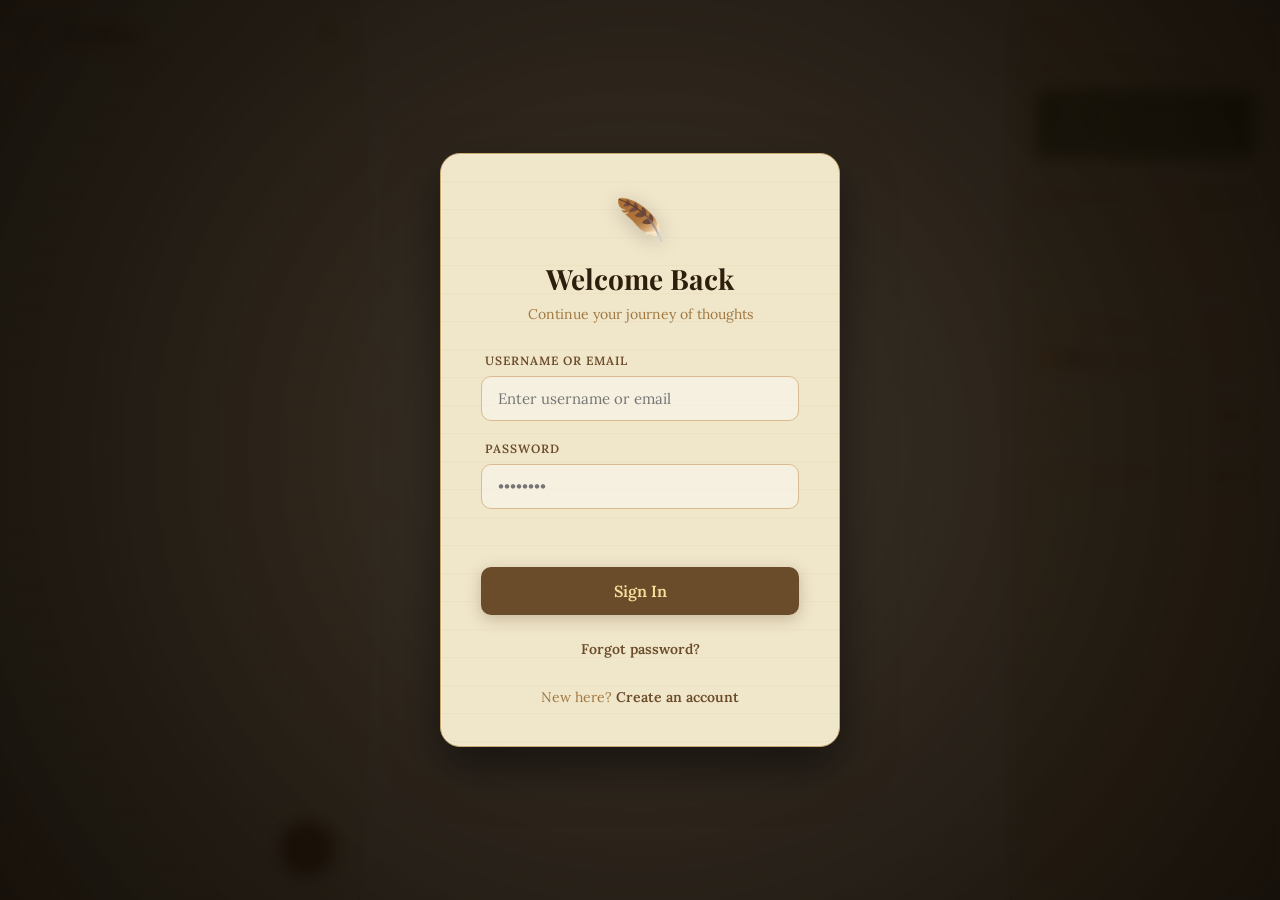
==== index.html @ fdcdaacb "Fix: mobile UI improvements (streak, graph, calendar) and dashboard start behavior" ====
<!DOCTYPE html>
<html lang="en">
<head>
  <meta charset="UTF-8"/>
  <meta name="viewport" content="width=device-width, initial-scale=1.0, maximum-scale=1.0, user-scalable=no"/>
  <title>Ink & Impressions — My Diary</title>
  <link rel="preconnect" href="https://fonts.googleapis.com"/>
  <link rel="preconnect" href="https://fonts.gstatic.com" crossorigin/>
  <link href="https://fonts.googleapis.com/css2?family=Playfair+Display:ital,wght@0,400;0,600;0,700;1,400;1,600&family=Caveat:wght@400;500;600;700&family=Lora:ital,wght@0,400;0,500;1,400;1,500&family=Great+Vibes&display=swap" rel="stylesheet"/>
  <link rel="stylesheet" href="css/style.css"/>
</head>
<body>

<!-- AUTH OVERLAY -->
<div class="overlay auth-overlay open" id="authOverlay">
  <div class="auth-card" id="loginCard">
    <div class="auth-header">
      <span class="auth-icon">🪶</span>
      <h2>Welcome Back</h2>
      <p>Continue your journey of thoughts</p>
    </div>
    <div class="auth-body">
      <div class="field-wrap">
        <label>Username or Email</label>
        <input type="text" id="loginUser" placeholder="Enter username or email" autocomplete="username"/>
      </div>
      <div class="field-wrap">
        <label>Password</label>
        <input type="password" id="loginPass" placeholder="••••••••" autocomplete="current-password"/>
      </div>
      <div id="loginError" class="auth-error"></div>
      <button class="auth-btn" onclick="login()">Sign In</button>
      <div class="auth-footer" style="margin-top: 5px;">
        <a href="javascript:void(0)" onclick="showReset()">Forgot password?</a>
      </div>
      <div class="auth-footer">
        New here? <a href="javascript:void(0)" onclick="showSignup()">Create an account</a>
      </div>
    </div>
  </div>

  <div class="auth-card" id="signupCard" style="display:none;">
    <div class="auth-header">
      <span class="auth-icon">✨</span>
      <h2>Create Account</h2>
      <p>Start your digital diary today</p>
    </div>
    <div class="auth-body">
      <div id="signupStep1">
        <div class="field-wrap">
          <label>Username</label>
          <input type="text" id="signupUser" placeholder="Pick a username" autocomplete="username"/>
        </div>
        <div class="field-wrap">
          <label>Email Address</label>
          <input type="email" id="signupEmail" placeholder="you@example.com"/>
        </div>
        <div class="field-wrap">
          <label>Password</label>
          <input type="password" id="signupPass" placeholder="Create a password" autocomplete="new-password"/>
        </div>
        <div id="signupError" class="auth-error"></div>
        <button class="auth-btn" id="btnSendSignupOtp" onclick="sendSignupOTP()">Get OTP</button>
      </div>
      
      <div id="signupStep2" style="display:none;">
        <p style="font-size: 13px; color: var(--muted); margin-bottom: 15px;">Enter the 6-digit code sent to your email.</p>
        <div class="otp-container" id="signupOtpContainer">
          <input type="tel" class="otp-box" maxlength="1" />
          <input type="tel" class="otp-box" maxlength="1" />
          <input type="tel" class="otp-box" maxlength="1" />
          <input type="tel" class="otp-box" maxlength="1" />
          <input type="tel" class="otp-box" maxlength="1" />
          <input type="tel" class="otp-box" maxlength="1" />
        </div>
        <div id="signupOtpError" class="auth-error"></div>
        <button class="auth-btn" onclick="signup()">Verify & Create Account</button>
        <div class="auth-footer">
          Didn't get it? <a href="javascript:void(0)" onclick="sendSignupOTP()">Resend</a>
        </div>
      </div>

      <div class="auth-footer">
        Already have an account? <a href="javascript:void(0)" onclick="showLogin()">Sign in instead</a>
      </div>
    </div>
  </div>

  <div class="auth-card" id="resetCard" style="display:none;">
    <div class="auth-header">
      <span class="auth-icon">🔑</span>
      <h2>Reset Password</h2>
      <p>Securely reset your account access</p>
    </div>
    <div class="auth-body">
      <div id="resetStep1">
        <div class="field-wrap">
          <label>Email Address</label>
          <input type="email" id="resetEmail" placeholder="you@example.com"/>
        </div>
        <div id="resetError" class="auth-error"></div>
        <button class="auth-btn" id="btnSendResetOtp" onclick="sendResetOTP()">Send Reset Code</button>
      </div>

      <div id="resetStep2" style="display:none;">
        <p style="font-size: 13px; color: var(--muted); margin-bottom: 15px;">Enter the 6-digit code sent to your email.</p>
        <div class="otp-container" id="resetOtpContainer">
          <input type="tel" class="otp-box" maxlength="1" />
          <input type="tel" class="otp-box" maxlength="1" />
          <input type="tel" class="otp-box" maxlength="1" />
          <input type="tel" class="otp-box" maxlength="1" />
          <input type="tel" class="otp-box" maxlength="1" />
          <input type="tel" class="otp-box" maxlength="1" />
        </div>
        <div class="field-wrap" style="margin-top: 20px;">
          <label>New Password</label>
          <input type="password" id="resetNewPass" placeholder="Enter new password"/>
        </div>
        <div id="resetOtpError" class="auth-error"></div>
        <button class="auth-btn" onclick="confirmReset()">Reset Password</button>
      </div>

      <div class="auth-footer">
        Remembered it? <a href="javascript:void(0)" onclick="showLogin()">Back to login</a>
      </div>
    </div>
  </div>
</div>

<!-- SIDEBAR -->
<div class="sidebar-overlay" id="sidebarOverlay" onclick="toggleSidebar()"></div>
<aside class="sidebar" id="sidebar">
  <div class="brand">
    <span class="brand-icon">🪶</span>
    <div>
      <div class="brand-name">Ink &amp; Impressions</div>
      <div class="brand-sub">A place for your thoughts ♡</div>
    </div>
  </div>
  <nav class="nav">
    <a class="nav-item active" data-sec="diary"     onclick="setNav(this); closeSidebar();"><span>📖</span> Dashboard</a>
    <a class="nav-item"        data-sec="settings"  onclick="openSettings(); closeSidebar();"><span>⚙️</span> Settings</a>
    <a class="nav-item"        onclick="openProblemModal(); closeSidebar();"><span>🚨</span> Report Problem</a>
    <a class="nav-item"        id="logoutBtn"       onclick="logout(); closeSidebar();" style="display:none; color: #a33;"><span>🚪</span> Logout</a>
  </nav>
  <div class="sidebar-quote">
    <p>"The best thing about writing a diary is that you don't have to worry about grammar."</p>
    <cite>— You</cite>
  </div>
  <button class="btn-new" onclick="openNewEntry()">＋ New Entry</button>

  <!-- MOBILE CALENDAR (Hidden on PC) -->
  <div class="sidebar-cal-wrap">
    <div class="rcard cal-card sidebar-cal">
      <div class="cal-nav">
        <button onclick="calPrev()">&#8249;</button>
        <span id="calTitleSidebar"></span>
        <button onclick="calNext()">&#8250;</button>
      </div>
      <div class="cal-dow-row">
        <span>M</span><span>T</span><span>W</span><span>T</span><span>F</span><span>S</span><span>S</span>
      </div>
      <div id="calGridSidebar" class="cal-grid"></div>
    </div>

    <!-- MOBILE STREAK -->
    <div class="rcard streak-card sidebar-streak" style="margin-top: 15px;">
      <div class="rcard-title">WRITING STREAK</div>
      <div class="streak-body">
        <span class="streak-fire">🔥</span>
        <strong id="streakNumSidebar">0</strong>
        <span class="streak-unit">days</span>
        <span id="streakMsgSidebar" class="streak-msg">Start writing!</span>
      </div>
    </div>

    <!-- MOBILE MOOD CHART -->
    <div class="rcard sidebar-mood" style="margin-top: 15px;">
      <div class="rcard-header">
        <span class="rcard-title">MOOD OVERVIEW</span>
        <span class="rcard-sub">THIS WEEK</span>
      </div>
      <div class="mood-chart-wrap">
        <canvas id="moodCanvasSidebar"></canvas>
      </div>
      <div class="mood-xlabels" id="moodXLabelsSidebar"></div>
    </div>
  </div>
</aside>

<!-- ENTRIES LIST -->
<section class="entries-panel">
  <div class="entries-header">
    <div class="hdr-left">
      <button class="btn-menu" onclick="toggleSidebar()">
        <svg width="14" height="14" viewBox="0 0 14 14"><path d="M1,3.5 L13,3.5 M1,7 L13,7 M1,10.5 L13,10.5" stroke="currentColor" stroke-width="1.5" stroke-linecap="round"/></svg>
      </button>
      <h2>My Diary</h2>
    </div>
    <button class="hdr-btn" onclick="toggleSort()">
      <svg width="13" height="13" viewBox="0 0 13 13"><line x1="1" y1="3.5" x2="12" y2="3.5" stroke="currentColor" stroke-width="1.4" stroke-linecap="round"/><line x1="1" y1="6.5" x2="8.5" y2="6.5" stroke="currentColor" stroke-width="1.4" stroke-linecap="round"/><line x1="1" y1="9.5" x2="5.5" y2="9.5" stroke="currentColor" stroke-width="1.4" stroke-linecap="round"/></svg>
    </button>
  </div>
  <div id="entriesList" class="entries-list"></div>
  <button class="fab" onclick="openNewEntry()" title="New Entry">＋</button>
</section>

<!-- ENTRY VIEW -->
<section class="entry-view" id="entryView">
  <div id="viewTop" class="view-header"></div>
  <div id="viewContent" class="view-body"></div>
</section>

<!-- RIGHT PANEL -->
<aside class="right-panel">

  <div class="rcard cal-card">
    <div class="cal-nav">
      <button onclick="calPrev()">&#8249;</button>
      <span id="calTitle"></span>
      <button onclick="calNext()">&#8250;</button>
    </div>
    <div class="cal-dow-row">
      <span>MON</span><span>TUE</span><span>WED</span><span>THU</span><span>FRI</span><span>SAT</span><span>SUN</span>
    </div>
    <div id="calGrid" class="cal-grid"></div>
    <div class="cal-tagline">Every day is a new page in your story.</div>
  </div>

  <div class="rcard">
    <div class="rcard-header">
      <span class="rcard-title">MOOD OVERVIEW</span>
      <span class="rcard-sub">THIS WEEK</span>
    </div>
    <div class="mood-chart-wrap">
      <canvas id="moodCanvas"></canvas>
    </div>
    <div class="mood-xlabels" id="moodXLabels"></div>
  </div>

  <div class="rcard streak-card">
    <div class="rcard-title">WRITING STREAK</div>
    <div class="streak-body">
      <span class="streak-fire">🔥</span>
      <strong id="streakNum">0</strong>
      <span class="streak-unit">days</span>
      <span id="streakMsg" class="streak-msg">Start writing!</span>
    </div>
  </div>

  <div class="rcard">
    <div class="rcard-header">
      <span class="rcard-title">TAGS</span>
      <span class="rcard-link" onclick="openSearch()">VIEW ALL</span>
    </div>
    <div id="tagCloud" class="tag-cloud"></div>
  </div>

  <div class="rcard">
    <div class="rcard-header">
      <span class="rcard-title">RECENT MEMORIES</span>
      <span class="rcard-link" onclick="openSearch()">VIEW ALL</span>
    </div>
    <div id="memoriesList"></div>
  </div>

</aside>

<!-- NEW/EDIT MODAL -->
<div class="overlay" id="entryModal">
  <div class="modal" onclick="event.stopPropagation()">
    <div class="modal-head">
      <h3 id="modalTitle">New Entry</h3>
      <button class="modal-x" onclick="closeModal()">✕</button>
    </div>
    <input id="fTitle" class="mfield" type="text" placeholder="Give your day a title…"/>
    <div class="mood-pick-row">
      <span class="mlabel">Mood today</span>
      <div class="mood-opts" id="moodOpts">
        <span class="mopt" data-v="5" onclick="pickMood(5)">😄</span>
        <span class="mopt" data-v="4" onclick="pickMood(4)">🙂</span>
        <span class="mopt" data-v="3" onclick="pickMood(3)">😐</span>
        <span class="mopt" data-v="2" onclick="pickMood(2)">😕</span>
        <span class="mopt" data-v="1" onclick="pickMood(1)">😞</span>
      </div>
    </div>
    <textarea id="fBody" class="mfield mfield-ta" placeholder="Write your thoughts here…"></textarea>
    <input id="fNotes" class="mfield" type="text" placeholder="Things to remember (comma separated)"/>
    <input id="fTags"  class="mfield" type="text" placeholder="Tags: #work, #health, #growth"/>
    <div class="modal-foot">
      <button class="mbtn-ghost" onclick="closeModal()">Cancel</button>
      <button class="mbtn-save" id="saveBtn" onclick="persistEntry()">Save Entry</button>
    </div>
  </div>
</div>

<!-- SEARCH MODAL -->
<div class="overlay" id="searchModal">
  <div class="modal" onclick="event.stopPropagation()">
    <div class="modal-head">
      <h3>Search</h3>
      <button class="modal-x" onclick="closeSearch()">✕</button>
    </div>
    <input id="searchQ" class="mfield" type="text" placeholder="Search title, content or tag…" oninput="doSearch()"/>
    <div id="searchResults"></div>
  </div>
</div>

<!-- DELETE CONFIRM -->
<div class="overlay" id="confirmModal">
  <div class="modal confirm-modal" onclick="event.stopPropagation()">
    <p style="font-family:'Lora',serif;font-size:15px;color:var(--ink);margin-bottom:18px;">Delete this entry? This cannot be undone.</p>
    <div class="modal-foot">
      <button class="mbtn-ghost" onclick="document.getElementById('confirmModal').classList.remove('open')">Cancel</button>
      <button class="mbtn-danger" onclick="confirmDelete()">Delete</button>
    </div>
  </div>
</div>

<!-- SETTINGS MODAL -->
<div class="overlay" id="settingsModal">
  <div class="modal" onclick="event.stopPropagation()" style="width: 400px;">
    <div class="modal-head">
      <h3>Settings</h3>
      <button class="modal-x" onclick="closeSettings()">✕</button>
    </div>
    <div style="margin-bottom: 24px;">
      <label class="mlabel" style="display:block; margin-bottom: 10px; font-weight: 600;">Paper Theme</label>
      <div style="display:flex; gap:10px;">
        <button class="mbtn-ghost" id="theme-vintage" onclick="setTheme('vintage')">Vintage (Default)</button>
        <button class="mbtn-ghost" id="theme-dark" onclick="setTheme('dark')">Midnight Dark</button>
      </div>
    </div>
    <div style="margin-bottom: 24px;">
      <label class="mlabel" style="display:block; margin-bottom: 10px; font-weight: 600;">Diary Font Size</label>
      <div style="display:flex; align-items:center; gap:15px; background: rgba(180,140,70,.05); padding: 10px 15px; border-radius: 8px; border: 1px solid var(--border);">
        <span style="font-family: 'Lora', serif; font-size: 14px; color: var(--muted);">A</span>
        <input type="range" id="fs-slider" min="14" max="32" value="19" step="1" oninput="updateFontSize(this.value)" style="flex:1; cursor: pointer; accent-color: var(--acc);">
        <span style="font-family: 'Lora', serif; font-size: 22px; color: var(--ink);">A</span>
      </div>
    </div>
    <div style="margin-bottom: 24px;">
      <label class="mlabel" style="display:block; margin-bottom: 10px; font-weight: 600;">Default Sort Order</label>
      <div style="display:flex; gap:10px;">
        <button class="mbtn-ghost" id="sort-desc" onclick="setSortOrder(false)">Newest First</button>
        <button class="mbtn-ghost" id="sort-asc" onclick="setSortOrder(true)">Oldest First</button>
      </div>
    </div>
    <div style="margin-bottom: 10px; padding-top: 10px; border-top: 1px solid var(--border2);">
      <label class="mlabel" style="display:block; margin-bottom: 10px; font-weight: 600;">Data Management</label>
      <div style="display:grid; grid-template-columns: 1fr 1fr; gap:10px;">
        <button class="mbtn-ghost" onclick="exportData()">📥 Export as PDF</button>
        <button class="mbtn-ghost" onclick="clearAllData()" style="color: #a33; border-color: #ecc;">🗑️ Wipe All Data</button>
      </div>
    </div>
    <div style="padding-top: 16px; border-top: 1px solid var(--border2); margin-top: 6px;">
      <button class="mbtn-ghost" onclick="closeSettings(); openDeleteAccount()" style="width:100%; color: #a33; border-color: #f5c6c6; font-size: 13px;">🚪 Delete My Account</button>
    </div>
  </div>
</div>


<!-- DELETE ACCOUNT MODAL -->
<div class="overlay" id="deleteAccountModal">
  <div class="modal" onclick="event.stopPropagation()" style="width:420px; text-align:center;">

    <!-- Step 1: Confirmation ask -->
    <div id="deleteStep1">
      <div style="font-size: 52px; margin-bottom: 10px;">💔</div>
      <h3 style="font-family:'Playfair Display',serif; color:var(--ink); margin-bottom:8px;">Delete Your Account?</h3>
      <p style="color:var(--muted); font-size:13px; line-height:1.7; margin-bottom:24px;">
        We're sorry to see you go. Your diary, your memories, your words — they mean a lot.<br><br>
        If you proceed, your account will be scheduled for deletion. You'll have <strong>14 days</strong> to change your mind.
      </p>
      <div id="deleteStep1Error" class="auth-error"></div>
      <button class="auth-btn" style="background:#c0392b; margin-bottom:10px;" onclick="requestDeleteOTP()">Yes, send me a verification code</button>
      <button class="mbtn-ghost" style="width:100%;" onclick="closeDeleteAccount()">No, keep my account 🪶</button>
    </div>

    <!-- Step 2: OTP entry -->
    <div id="deleteStep2" style="display:none;">
      <div style="font-size: 40px; margin-bottom: 10px;">📬</div>
      <h3 style="font-family:'Playfair Display',serif; color:var(--ink); margin-bottom:8px;">Check Your Email</h3>
      <p style="color:var(--muted); font-size:13px; margin-bottom:20px;">Enter the 6-digit code we sent you to confirm deletion.</p>
      <div class="otp-container" id="deleteOtpContainer">
        <input type="tel" class="otp-box" maxlength="1" />
        <input type="tel" class="otp-box" maxlength="1" />
        <input type="tel" class="otp-box" maxlength="1" />
        <input type="tel" class="otp-box" maxlength="1" />
        <input type="tel" class="otp-box" maxlength="1" />
        <input type="tel" class="otp-box" maxlength="1" />
      </div>
      <div id="deleteOtpError" class="auth-error" style="margin-bottom:14px;"></div>
      <button class="auth-btn" style="background:#c0392b; margin-bottom:10px;" onclick="confirmDeleteAccount()">Confirm Deletion</button>
      <button class="mbtn-ghost" style="width:100%;" onclick="closeDeleteAccount()">Cancel 🪶</button>
    </div>

    <!-- Step 3: Farewell message -->
    <div id="deleteStep3" style="display:none;">
      <div style="font-size: 52px; margin-bottom: 14px;">🕊️</div>
      <h3 style="font-family:'Playfair Display',serif; color:var(--ink); margin-bottom:12px;">Sorry to let you go…</h3>
      <p style="color:var(--muted); font-size:14px; line-height:1.8;">
        Your data will be removed after <strong>14 days</strong>.<br>
        In case you're back, simply log in and your diary will be restored.<br><br>
        <em>We'll keep a candle lit for you. 🪶</em>
      </p>
    </div>

  </div>
</div>

<!-- PROBLEM REPORT MODAL -->
<div class="overlay" id="problemModal">
  <div class="modal" onclick="event.stopPropagation()" style="width: 400px;">
    <div class="modal-head">
      <h3>Report a Problem</h3>
      <button class="modal-x" onclick="closeProblemModal()">✕</button>
    </div>
    <div style="margin-bottom: 20px;">
      <p style="font-size: 13px; color: var(--muted); line-height: 1.6; margin-bottom: 15px;">
        If you're facing any issues, let the developer know.
      </p>
      <label class="mlabel" style="display:block; margin-bottom: 8px; font-weight: 600;">What's wrong?</label>
      <textarea id="problemDesc" class="mfield mfield-ta" style="height: 100px;" placeholder="Describe the error or problem here…"></textarea>
      
      <label class="mlabel" style="display:block; margin-top: 15px; margin-bottom: 8px; font-weight: 600;">Attach Screenshot (Optional)</label>
      <input type="file" id="problemImage" accept="image/*" style="font-size: 12px; color: var(--muted); background: var(--border-subtle); padding: 8px; border-radius: 6px; width: 100%; border: 1px dashed var(--border);">
      
      <div id="problemError" class="auth-error"></div>
    </div>
    <div class="modal-foot">
      <button class="mbtn-ghost" onclick="closeProblemModal()">Cancel</button>
      <button class="mbtn-save" id="btnSubmitProblem" onclick="submitProblem()">Send Report</button>
    </div>
  </div>
</div>

<!-- WELCOME BACK MODAL -->
<div class="overlay" id="welcomeBackModal">
  <div class="modal" onclick="event.stopPropagation()" style="width:420px; text-align:center; padding: 40px 36px;">
    <div style="font-size: 56px; margin-bottom: 14px;">🥹</div>
    <h3 style="font-family:'Playfair Display',serif; font-size:26px; color:var(--ink); margin-bottom:12px;">You came back!</h3>
    <p style="color:var(--muted); font-size:15px; line-height:1.8; margin-bottom:28px;">
      We never stopped believing you'd return.<br>
      Your diary, your words, your memories — <em>they were waiting for you.</em><br><br>
      Welcome home. ❤️
    </p>
    <button class="auth-btn" onclick="document.getElementById('welcomeBackModal').classList.remove('open')">Continue Writing 🪶</button>
  </div>
</div>

<script src="js/quotes.js"></script>
<script src="js/app.js"></script>
</body>
</html>
<!-- 123 -->
---- css/style.css ----
/* ─── RESET ─────────────────────────────────────────────── */
*,
*::before,
*::after {
  box-sizing: border-box;
  margin: 0;
  padding: 0;
}

/* ─── TOKENS ─────────────────────────────────────────────── */
:root {
  /* sidebar */
  --s-bg: #1c1409;
  --s-active: #5a3e1e;
  --s-text: #c8a870;
  --s-muted: #7a5a30;
  --s-border: #2e1f0a;

  /* typography */
  --base-fs: 19px;
  --title-fs: 46px;
  --preview-fs: 17px;

  /* paper tones */
  --p0: #f7f0df;
  /* entry view / lightest paper */
  --p1: #f0e6ca;
  /* entries list */
  --p2: #ece0c0;
  /* right panel */
  --p3: #e8d9b0;
  /* card backgrounds */

  /* ink tones */
  --ink: #2e1f0d;
  --ink2: #5a3e20;
  --ink3: #8b6535;
  --muted: #a07840;
  --border: #c8a870;
  --border2: #d8bc90;

  /* accents */
  --acc: #6b4c2a;
  --acc2: #8a6038;
  --green: #5a6b40;

  /* misc */
  --radius: 8px;
  --shadow: 0 2px 8px rgba(44, 30, 10, .18);
}

/* ─── BODY GRID ──────────────────────────────────────────── */
html,
body {
  height: 100%;
  overflow: hidden;
}

body {
  display: grid;
  grid-template-columns: 360px 1fr 270px;
  grid-template-rows: 100vh;
  background: #120e06;
  font-family: 'Lora', Georgia, serif;
  color: var(--ink);
}

/* ─── SIDEBAR ────────────────────────────────────────────── */
.sidebar {
  position: fixed;
  top: 0;
  left: -260px;
  width: 240px;
  height: 100vh;
  background: var(--s-bg);
  border-right: 1.5px solid var(--s-border);
  display: flex;
  flex-direction: column;
  gap: 0;
  padding: 20px 0 16px;
  overflow-y: auto;
  z-index: 1000;
  transition: left 0.3s ease;
  box-shadow: 4px 0 15px rgba(0, 0, 0, 0.5);
}

.sidebar.open {
  left: 0;
}

.sidebar-overlay {
  display: none;
  position: fixed;
  inset: 0;
  background: rgba(0, 0, 0, 0.4);
  z-index: 999;
}

.sidebar-overlay.open {
  display: block;
}

/* brand */
.brand {
  display: flex;
  align-items: flex-start;
  gap: 9px;
  padding: 0 14px 16px;
  border-bottom: 1px solid var(--s-border);
  margin-bottom: 10px;
}

.brand-icon {
  font-size: 24px;
  line-height: 1;
  margin-top: 2px;
}

.brand-name {
  font-family: 'Playfair Display', serif;
  font-size: 14px;
  font-weight: 600;
  color: #d4a860;
  line-height: 1.25;
}

.brand-sub {
  font-size: 10.5px;
  color: var(--s-muted);
  margin-top: 2px;
}

/* nav */
.nav {
  display: flex;
  flex-direction: column;
  padding: 0 8px;
  gap: 1px;
}

.nav-item {
  display: flex;
  align-items: center;
  gap: 8px;
  padding: 8px 10px;
  border-radius: 7px;
  font-size: 13px;
  color: var(--s-text);
  cursor: pointer;
  text-decoration: none;
  transition: background .12s, color .12s;
  user-select: none;
}

.nav-item span {
  font-size: 14px;
  line-height: 1;
}

.nav-item:hover {
  background: rgba(180, 130, 60, .12);
  color: #e8c880;
}

.nav-item.active {
  background: var(--s-active);
  color: #f5df9a;
  font-weight: 500;
}

/* quote */
.sidebar-quote {
  margin: auto 12px 14px;
  background: #231608;
  border: 1px solid var(--s-border);
  border-radius: var(--radius);
  padding: 12px 13px;
  font-style: italic;
  font-size: 11.5px;
  color: #8a6838;
  line-height: 1.55;
}

.sidebar-quote cite {
  display: block;
  margin-top: 7px;
  font-style: normal;
  font-size: 11px;
  color: var(--s-muted);
}

/* new button */
.btn-new {
  margin: 0 12px;
  background: var(--s-active);
  color: #f5df9a;
  border: none;
  border-radius: var(--radius);
  padding: 10px 14px;
  font-family: 'Lora', serif;
  font-size: 13px;
  cursor: pointer;
  transition: background .13s;
  flex-shrink: 0;
}

.btn-new:hover {
  background: var(--acc2);
}

/* ─── ENTRIES PANEL ──────────────────────────────────────── */
.entries-panel {
  background: var(--p1);
  border-right: 1.5px solid var(--border);
  display: flex;
  flex-direction: column;
  overflow: hidden;
  /* subtle ruled lines */
  background-image: repeating-linear-gradient(transparent, transparent 27px,
      rgba(180, 140, 70, .12) 27px, rgba(180, 140, 70, .12) 28px);
  /* subtle paper noise */
  position: relative;
}

.entries-panel::before {
  content: '';
  position: absolute;
  inset: 0;
  background-image: url("data:image/svg+xml,%3Csvg xmlns='http://www.w3.org/2000/svg' width='200' height='200'%3E%3Cfilter id='n'%3E%3CfeTurbulence type='fractalNoise' baseFrequency='0.9' numOctaves='4' stitchTiles='stitch'/%3E%3C/filter%3E%3Crect width='200' height='200' filter='url(%23n)' opacity='0.04'/%3E%3C/svg%3E");
  pointer-events: none;
  opacity: .5;
}

.entries-header {
  display: flex;
  align-items: center;
  justify-content: space-between;
  padding: 16px 16px 10px;
  position: sticky;
  top: 0;
  background: var(--p1);
  z-index: 2;
  border-bottom: 1px solid var(--border2);
  flex-shrink: 0;
}

.hdr-left {
  display: flex;
  align-items: center;
  gap: 12px;
}

.btn-menu {
  background: transparent;
  border: 1px solid var(--border);
  border-radius: 50%;
  width: 32px;
  height: 32px;
  display: flex;
  align-items: center;
  justify-content: center;
  cursor: pointer;
  color: var(--ink2);
  transition: background 0.2s;
}

.btn-menu:hover {
  background: rgba(180, 140, 70, .15);
}

.entries-header h2 {
  font-family: 'Playfair Display', serif;
  font-size: 19px;
  font-weight: 600;
  color: var(--ink);
}

.hdr-btn {
  background: none;
  border: 1px solid var(--border);
  border-radius: 5px;
  padding: 4px 7px;
  cursor: pointer;
  color: var(--ink2);
  display: flex;
  align-items: center;
}

.entries-list {
  overflow-y: auto;
  flex: 1;
  padding: 8px 12px 16px;
}

/* month label */
.month-label {
  font-size: 10px;
  font-weight: 500;
  letter-spacing: 1.8px;
  color: var(--muted);
  text-transform: uppercase;
  padding: 10px 4px 5px;
}

/* entry card */
.ecard {
  background: rgba(255, 248, 228, .55);
  border: 1px solid var(--border2);
  border-radius: var(--radius);
  padding: 11px 12px;
  margin-bottom: 8px;
  cursor: pointer;
  position: relative;
  transition: all 0.25s cubic-bezier(0.4, 0, 0.2, 1);
  animation: entryFadeIn 0.5s ease backwards;
}

.ecard:hover {
  box-shadow: 0 4px 15px rgba(44, 30, 10, .12);
  background: rgba(255, 248, 228, .9);
  transform: translateY(-2px);
}

.ecard.sel {
  background: rgba(255, 248, 220, .95);
  border-color: var(--acc);
  box-shadow: 0 4px 20px rgba(107, 76, 42, .15);
  transform: scale(1.01);
}

@keyframes entryFadeIn {
  from {
    opacity: 0;
    transform: translateY(15px);
  }

  to {
    opacity: 1;
    transform: translateY(0);
  }
}

.ecard-row {
  display: flex;
  gap: 10px;
  align-items: flex-start;
}

.ecard-date {
  text-align: center;
  min-width: 34px;
  flex-shrink: 0;
}

.ecard-day {
  font-family: 'Playfair Display', serif;
  font-size: 22px;
  line-height: 1;
  color: var(--ink);
}

.ecard-dow {
  font-size: 9px;
  letter-spacing: 1px;
  color: var(--muted);
  text-transform: uppercase;
  margin-top: 1px;
}

.ecard-body {
  flex: 1;
  min-width: 0;
}

.ecard-title {
  font-family: 'Playfair Display', serif;
  font-size: 13.5px;
  font-weight: 600;
  color: var(--ink);
  margin-bottom: 4px;
  line-height: 1.3;
}

.ecard-preview {
  font-family: 'Caveat', cursive;
  font-size: var(--preview-fs);
  color: var(--ink2);
  line-height: 1.4;
  display: -webkit-box;
  -webkit-line-clamp: 3;
  -webkit-box-orient: vertical;
  overflow: hidden;
}

.ecard-star {
  position: absolute;
  top: 9px;
  right: 10px;
  font-size: 13px;
  line-height: 1;
}

/* ─── ENTRY VIEW ─────────────────────────────────────────── */
.entry-view {
  background: var(--p0);
  overflow-y: auto;
  position: relative;
  background-image:
    repeating-linear-gradient(transparent, transparent 31px, rgba(180, 140, 70, .10) 31px, rgba(180, 140, 70, .10) 32px);
}

/* spine holes */
.entry-view::before {
  content: '';
  position: absolute;
  left: 0;
  top: 0;
  bottom: 0;
  width: 22px;
  background: repeating-linear-gradient(to bottom,
      transparent 0px, transparent 55px,
      rgba(160, 110, 50, .25) 55px, rgba(160, 110, 50, .25) 57px,
      transparent 57px, transparent 75px);
  pointer-events: none;
}

/* view toolbar */
.view-header {
  padding: 20px 32px 16px 36px;
  border-bottom: 1px solid var(--border2);
  position: sticky;
  top: 0;
  background: var(--p0);
  z-index: 2;
}

.view-toolbar {
  display: flex;
  gap: 10px;
  justify-content: flex-end;
  margin-bottom: 14px;
}

.vtool-btn {
  background: rgba(255, 248, 220, .7);
  border: 1px solid var(--border);
  border-radius: 7px;
  width: 34px;
  height: 34px;
  display: flex;
  align-items: center;
  justify-content: center;
  cursor: pointer;
  font-size: 15px;
  transition: background .12s;
}

.vtool-btn:hover {
  background: rgba(200, 160, 80, .2);
}

/* big date line */
.view-date-line {
  display: flex;
  align-items: baseline;
  gap: 8px;
  margin-bottom: 2px;
}

.view-day-big {
  font-family: 'Playfair Display', serif;
  font-size: 58px;
  line-height: 1;
  font-weight: 700;
  color: var(--ink);
}

.view-month-year {
  font-family: 'Playfair Display', serif;
  font-size: 16px;
  color: var(--ink2);
}

.view-dow-time {
  font-size: 12.5px;
  color: var(--muted);
  margin-bottom: 12px;
}

/* mood selector in view */
.view-mood-row {
  display: flex;
  align-items: center;
  gap: 8px;
  font-size: 12.5px;
  color: var(--ink2);
}

.vmood {
  width: 30px;
  height: 30px;
  border-radius: 50%;
  border: 1.5px solid var(--border);
  background: rgba(255, 248, 220, .6);
  display: flex;
  align-items: center;
  justify-content: center;
  font-size: 16px;
  cursor: pointer;
  transition: all 0.2s ease;
}

.vmood:hover {
  transform: scale(1.15);
  border-color: var(--acc2);
  background: rgba(255, 248, 220, 1);
}

.vmood.active {
  border-color: var(--acc);
  background: rgba(180, 120, 40, .12);
  transform: scale(1.1);
  box-shadow: 0 2px 6px rgba(0, 0, 0, 0.1);
}

/* entry body content */
.view-body {
  padding: 20px 32px 32px 36px;
}

.view-title {
  font-family: 'Great Vibes', cursive;
  font-size: var(--title-fs);
  font-weight: 400;
  color: var(--ink);
  line-height: 1.2;
  margin-bottom: 12px;
}

.view-divider {
  text-align: center;
  color: var(--border);
  font-size: 16px;
  letter-spacing: 10px;
  margin: 10px 0 28px;
  opacity: .8;
}

.view-text {
  font-family: 'Caveat', cursive;
  font-size: var(--base-fs);
  font-weight: 400;
  color: var(--ink);
  line-height: 1.75;
  white-space: pre-wrap;
}

/* paragraph spacing */
.view-text p {
  margin-bottom: 14px;
}

.view-notes {
  margin-top: 22px;
  background: rgba(255, 252, 230, .7);
  border: 1px dashed var(--border);
  border-radius: var(--radius);
  padding: 13px 16px;
}

.view-notes-title {
  font-family: 'Playfair Display', serif;
  font-size: 12px;
  font-weight: 600;
  letter-spacing: .5px;
  color: var(--acc);
  margin-bottom: 8px;
  text-transform: uppercase;
}

.view-notes ul {
  padding-left: 18px;
  font-family: 'Caveat', cursive;
  font-size: 17px;
  color: var(--ink2);
  line-height: 1.7;
}

.view-tags {
  margin-top: 16px;
  display: flex;
  flex-wrap: wrap;
  gap: 6px;
}

.view-tag {
  background: rgba(200, 160, 80, .15);
  border: 1px solid var(--border);
  border-radius: 20px;
  padding: 3px 11px;
  font-size: 12px;
  color: var(--ink2);
  font-family: 'Lora', serif;
}

.empty-state {
  text-align: center;
  padding: 80px 30px;
  font-style: italic;
  color: var(--muted);
  font-family: 'Great Vibes', cursive;
  font-size: 28px;
  line-height: 1.6;
}

.empty-state-big {
  font-size: 48px;
  margin-bottom: 16px;
  display: block;
  font-style: normal;
}

/* ─── RIGHT PANEL ────────────────────────────────────────── */
.right-panel {
  background: var(--p2);
  border-left: 1.5px solid var(--border);
  overflow-y: auto;
  padding: 16px 14px;
  display: flex;
  flex-direction: column;
  gap: 16px;
  background-image: repeating-linear-gradient(transparent, transparent 27px,
      rgba(180, 140, 70, .08) 27px, rgba(180, 140, 70, .08) 28px);
}

.rcard {
  background: var(--p3);
  border: 1px solid var(--border);
  border-radius: var(--radius);
  padding: 11px 12px;
  box-shadow: 0 1px 4px rgba(44, 30, 10, .08);
}

.rcard:last-child {
  flex: 1;
}

.rcard-header {
  display: flex;
  justify-content: space-between;
  align-items: center;
  margin-bottom: 8px;
}

.rcard-title {
  font-size: 10px;
  font-weight: 500;
  letter-spacing: 1.4px;
  color: var(--muted);
  text-transform: uppercase;
  font-family: 'Lora', serif;
}

.rcard-sub {
  font-size: 9.5px;
  color: var(--muted);
  letter-spacing: .5px;
}

.rcard-link {
  font-size: 9.5px;
  color: var(--acc2);
  cursor: pointer;
  letter-spacing: .5px;
  text-decoration: underline;
}

/* Calendar */
.cal-card {
  padding: 10px 10px 4px;
}

.cal-nav {
  display: flex;
  justify-content: space-between;
  align-items: center;
  margin-bottom: 10px;
}

.cal-nav span {
  font-family: 'Playfair Display', serif;
  font-size: 15px;
  font-weight: 600;
  color: var(--ink);
}

.cal-nav button {
  background: none;
  border: none;
  cursor: pointer;
  font-size: 20px;
  color: var(--ink2);
  line-height: 1;
  padding: 0 2px;
}

.cal-nav button:hover {
  color: var(--acc);
}

.cal-dow-row {
  display: grid;
  grid-template-columns: repeat(7, 1fr);
  text-align: center;
  margin-bottom: 6px;
}

.cal-dow-row span {
  font-size: 10px;
  font-weight: 600;
  letter-spacing: .5px;
  color: var(--muted);
  padding: 4px 0;
}

.cal-grid {
  display: grid;
  grid-template-columns: repeat(7, 1fr);
  gap: 4px;
  text-align: center;
}

.cday {
  font-size: 13px;
  width: 28px;
  height: 28px;
  border-radius: 50%;
  display: flex;
  align-items: center;
  justify-content: center;
  margin: 0 auto;
  cursor: pointer;
  color: var(--ink2);
  transition: background .1s;
}

.cday:hover {
  background: rgba(180, 140, 70, .18);
}

.cday.empty {
  visibility: hidden;
  pointer-events: none;
}

.cday.today {
  background: var(--green);
  color: white;
  font-weight: 600;
}

.cday.has-entry {
  background: var(--acc);
  color: white;
}

.cday.today.has-entry {
  background: var(--green);
}

.cal-tagline {
  margin-top: 6px;
  background: var(--green);
  border-radius: 6px;
  padding: 9px 12px;
  font-size: 12px;
  color: rgba(255, 255, 255, .9);
  text-align: center;
  font-style: italic;
  line-height: 1.4;
  font-family: 'Lora', serif;
}

/* Mood chart */
.mood-chart-wrap {
  position: relative;
  height: 68px;
  margin: 4px 0 0;
}

#moodCanvas {
  width: 100%;
  height: 68px;
  display: block;
}

.mood-xlabels {
  display: flex;
  justify-content: space-between;
  padding: 0 2px;
  margin-top: 2px;
}

.mood-xlabels span {
  font-size: 9px;
  color: var(--muted);
}

/* Streak */
.streak-card {
  padding: 10px 12px;
}

.streak-body {
  display: flex;
  align-items: baseline;
  gap: 5px;
  margin-top: 6px;
}

.streak-fire {
  font-size: 18px;
  line-height: 1;
}

.streak-body strong {
  font-family: 'Playfair Display', serif;
  font-size: 28px;
  color: var(--ink);
  line-height: 1;
  font-weight: 700;
}

.streak-unit {
  font-size: 13px;
  color: var(--ink2);
  font-family: 'Lora', serif;
}

.streak-msg {
  font-size: 11px;
  color: var(--muted);
  font-style: italic;
  margin-left: 2px;
}

/* Tag cloud */
.tag-cloud {
  display: flex;
  flex-wrap: wrap;
  gap: 5px;
}

.tpill {
  background: rgba(200, 160, 80, .18);
  border: 1px solid var(--border);
  border-radius: 20px;
  padding: 3px 10px;
  font-size: 11.5px;
  color: var(--ink2);
  cursor: pointer;
  transition: background .1s;
}

.tpill:hover {
  background: var(--acc);
  color: white;
  border-color: var(--acc);
}

/* Memories */
.mem-item {
  padding: 7px 0;
  border-bottom: 1px solid var(--border2);
  cursor: pointer;
}

.mem-item:last-child {
  border-bottom: none;
}

.mem-date {
  font-size: 11px;
  color: var(--muted);
  margin-bottom: 2px;
}

.mem-title {
  font-size: 12.5px;
  color: var(--ink);
  font-family: 'Playfair Display', serif;
}

/* ─── MODALS ─────────────────────────────────────────────── */
.overlay {
  display: none;
  position: fixed;
  inset: 0;
  background: rgba(10, 6, 2, .6);
  z-index: 2000;
  align-items: center;
  justify-content: center;
  backdrop-filter: blur(3px);
}

.overlay.open {
  display: flex;
}

.modal {
  background: var(--p0);
  border: 1.5px solid var(--border);
  border-radius: 12px;
  padding: 24px;
  width: 520px;
  max-width: 94vw;
  max-height: 88vh;
  overflow-y: auto;
  box-shadow: 0 20px 60px rgba(0, 0, 0, .4);
  animation: modalScaleIn 0.3s cubic-bezier(0.34, 1.56, 0.64, 1);
}

@keyframes modalScaleIn {
  from {
    opacity: 0;
    transform: scale(0.9) translateY(20px);
  }

  to {
    opacity: 1;
    transform: scale(1) translateY(0);
  }
}

.confirm-modal {
  width: 360px;
}

.modal-head {
  display: flex;
  justify-content: space-between;
  align-items: center;
  margin-bottom: 16px;
}

.modal-head h3 {
  font-family: 'Playfair Display', serif;
  font-size: 19px;
  color: var(--ink);
}

.modal-x {
  background: none;
  border: none;
  font-size: 17px;
  cursor: pointer;
  color: var(--ink2);
  padding: 0;
}

.modal-x:hover {
  color: var(--acc);
}

.mfield {
  width: 100%;
  background: rgba(236, 220, 185, .5);
  border: 1px solid var(--border);
  border-radius: 7px;
  padding: 9px 12px;
  font-family: 'Lora', serif;
  font-size: 14px;
  color: var(--ink);
  margin-bottom: 10px;
  outline: none;
  display: block;
}

.mfield:focus {
  border-color: var(--acc2);
  background: rgba(245, 235, 200, .7);
}

.mfield::placeholder {
  color: var(--muted);
  opacity: .7;
}

.mfield-ta {
  height: 160px;
  resize: vertical;
  line-height: 1.6;
}

.mood-pick-row {
  display: flex;
  align-items: center;
  gap: 10px;
  margin-bottom: 10px;
}

.mlabel {
  font-size: 13px;
  color: var(--ink2);
  font-family: 'Lora', serif;
  white-space: nowrap;
}

.mood-opts {
  display: flex;
  gap: 8px;
}

.mopt {
  font-size: 22px;
  cursor: pointer;
  opacity: .45;
  transition: opacity .1s, transform .1s;
  line-height: 1;
}

.mopt:hover {
  opacity: .85;
  transform: scale(1.15);
}

.mopt.sel {
  opacity: 1;
  transform: scale(1.2);
}

.modal-foot {
  display: flex;
  gap: 10px;
  justify-content: flex-end;
  margin-top: 6px;
}

.mbtn-ghost {
  background: none;
  border: 1px solid var(--border);
  border-radius: 7px;
  padding: 8px 16px;
  cursor: pointer;
  font-family: 'Lora', serif;
  font-size: 13px;
  color: var(--ink2);
}

.mbtn-ghost:hover {
  background: rgba(180, 140, 70, .08);
  color: var(--ink);
}

.mbtn-ghost.active {
  background: rgba(180, 140, 70, .15);
  border-color: var(--acc);
  color: var(--ink);
  font-weight: 600;
}

.mbtn-save {
  background: var(--acc);
  border: none;
  border-radius: 7px;
  padding: 8px 20px;
  cursor: pointer;
  font-family: 'Lora', serif;
  font-size: 13px;
  color: #f5df9a;
  font-weight: 500;
  transition: background .12s;
}

.mbtn-save:hover {
  background: var(--acc2);
}

.mbtn-danger {
  background: #8b2020;
  border: none;
  border-radius: 7px;
  padding: 8px 20px;
  cursor: pointer;
  font-family: 'Lora', serif;
  font-size: 13px;
  color: #fde;
  transition: background .12s;
}

.mbtn-danger:hover {
  background: #a02828;
}

/* search results */
#searchResults {
  margin-top: 6px;
}

.sres-item {
  padding: 9px 10px;
  border-radius: 7px;
  cursor: pointer;
  border-bottom: 1px solid var(--border2);
  transition: background .1s;
}

.sres-item:hover {
  background: rgba(200, 160, 80, .12);
}

.sres-title {
  font-family: 'Playfair Display', serif;
  font-size: 14px;
  color: var(--ink);
}

.sres-date {
  font-size: 11px;
  color: var(--muted);
  margin-top: 2px;
}

/* scrollbars */
::-webkit-scrollbar {
  width: 8px;
}

::-webkit-scrollbar-thumb {
  background: var(--ink3);
  border-radius: 10px;
  border: 2px solid transparent;
  background-clip: content-box;
}

::-webkit-scrollbar-thumb:hover {
  background: var(--acc);
  background-clip: content-box;
}

::-webkit-scrollbar-track {
  background: transparent;
}

/* Custom Slider Styling */
input[type=range] {
  -webkit-appearance: none;
  width: 100%;
  background: transparent;
}

input[type=range]:focus {
  outline: none;
}

input[type=range]::-webkit-slider-runnable-track {
  width: 100%;
  height: 5px;
  cursor: pointer;
  background: var(--border2);
  border-radius: 3px;
}

input[type=range]::-webkit-slider-thumb {
  height: 18px;
  width: 18px;
  border-radius: 50%;
  background: var(--acc);
  cursor: pointer;
  -webkit-appearance: none;
  margin-top: -6.5px;
  box-shadow: 0 1px 4px rgba(0, 0, 0, 0.3);
  border: 2px solid var(--p0);
  transition: transform 0.15s ease;
}

input[type=range]:active::-webkit-slider-thumb {
  transform: scale(1.25);
  background: var(--acc2);
}

/* Floating Action Button */
.fab {
  position: absolute;
  bottom: 24px;
  right: 24px;
  width: 56px;
  height: 56px;
  border-radius: 50%;
  background: var(--acc);
  color: white;
  border: 2px solid var(--p0);
  font-size: 28px;
  cursor: pointer;
  box-shadow: 0 6px 20px rgba(0, 0, 0, 0.3);
  display: flex;
  align-items: center;
  justify-content: center;
  z-index: 100;
  transition: all 0.3s cubic-bezier(0.34, 1.56, 0.64, 1);
}

.fab:hover {
  transform: scale(1.1) rotate(90deg);
  background: var(--acc2);
  box-shadow: 0 8px 25px rgba(0, 0, 0, 0.4);
}

.fab:active {
  transform: scale(0.95);
}

/* ─── MOBILE RESPONSIVENESS ──────────────────────────────── */
@media (max-width: 900px) {
  body {
    grid-template-columns: 1fr;
  }

  .right-panel {
    display: none;
  }

  .entries-panel {
    border-right: none;
    height: 100vh;
  }

  .entry-view {
    position: fixed;
    inset: 0;
    z-index: 1500;
    background: var(--p0);
    transform: translateX(100%);
    transition: transform 0.35s cubic-bezier(0.4, 0, 0.2, 1);
    box-shadow: -10px 0 30px rgba(0, 0, 0, 0.15);
    visibility: hidden;
  }

  .entry-view.open {
    transform: translateX(0);
    visibility: visible;
  }

  /* Show back button only on mobile */
  .view-back-btn {
    display: flex !important;
  }

  .view-header {
    padding-left: 20px;
    padding-right: 20px;
  }

  .view-body {
    padding: 15px 20px 30px;
  }

  .view-day-big {
    font-size: calc(var(--base-fs) * 2.5);
  }

  .view-title {
    font-size: var(--title-fs);
  }

  .fab {
    bottom: 30px;
    right: 25px;
    width: 60px;
    height: 60px;
  }

  .sidebar-cal-wrap {
    display: block !important;
    margin: 20px 12px;
  }
  
  .sidebar-cal, .sidebar-streak, .sidebar-mood {
    background: rgba(255,255,255,0.03) !important;
    border-color: var(--s-border) !important;
    padding: 10px !important;
    overflow: hidden; /* Prevent any minor overflow */
  }

  .sidebar-cal .cal-grid {
    gap: 2px !important;
  }

  .sidebar-cal .cday {
    width: 24px !important;
    height: 24px !important;
    font-size: 11px !important;
  }

  .sidebar-cal .cal-dow-row span {
    font-size: 9px !important;
  }
  
  .sidebar-cal span, .sidebar-cal button,
  .sidebar-streak .rcard-title, .sidebar-mood .rcard-title,
  .sidebar-streak .streak-unit, .sidebar-streak .streak-msg,
  .sidebar-mood .rcard-sub, .sidebar-mood .mood-xlabels span {
    color: var(--s-text) !important;
  }
  
  .sidebar-streak strong {
    color: #f5df9a !important;
  }

  .sidebar-mood .mood-xlabels span {
    font-size: 9px;
    color: var(--s-muted) !important;
  }

  .sidebar-cal .cday {
    color: var(--s-muted);
  }
  
  .sidebar-cal .cday.has-entry {
    background: var(--s-active);
    color: #f5df9a;
  }
  
  .sidebar-cal .cal-dow-row span {
    color: var(--s-muted);
  }
}

.sidebar-cal-wrap {
  display: none;
}

.view-back-btn {
  display: none;
  background: none;
  border: 1px solid var(--border);
  border-radius: 50%;
  width: 36px;
  height: 36px;
  align-items: center;
  justify-content: center;
  cursor: pointer;
  color: var(--ink2);
  margin-right: 12px;
}

.view-back-btn:hover {
  background: rgba(180, 140, 70, 0.1);
}

/* ─── AUTH ────────────────────────────────────────────────── */
.auth-overlay {
  position: fixed;
  inset: 0;
  background: radial-gradient(circle at center, rgba(30, 20, 10, 0.85) 0%, rgba(10, 5, 0, 0.95) 100%);
  display: none;
  align-items: center;
  justify-content: center;
  backdrop-filter: blur(8px);
  -webkit-backdrop-filter: blur(8px);
  z-index: 2000;
}

.auth-overlay.open {
  display: flex;
}

.auth-card {
  background: var(--p1);
  width: 100%;
  max-width: 400px;
  border-radius: 20px;
  box-shadow: 0 20px 50px rgba(0, 0, 0, 0.5), inset 0 0 0 1px rgba(255, 255, 255, 0.1);
  padding: 40px;
  text-align: center;
  animation: authFadeIn 0.6s cubic-bezier(0.2, 0.8, 0.2, 1);
  position: relative;
  border: 1px solid var(--border);
  background-image: repeating-linear-gradient(transparent, transparent 27px, rgba(180, 140, 70, .05) 27px, rgba(180, 140, 70, .05) 28px);
}

@keyframes authFadeIn {
  from { opacity: 0; transform: translateY(30px) scale(0.95); }
  to { opacity: 1; transform: translateY(0) scale(1); }
}

.auth-header {
  margin-bottom: 30px;
}

.auth-icon {
  font-size: 40px;
  display: block;
  margin-bottom: 15px;
  filter: drop-shadow(0 4px 10px rgba(0, 0, 0, 0.2));
}

.auth-header h2 {
  font-family: 'Playfair Display', serif;
  font-size: 28px;
  color: var(--ink);
  margin-bottom: 8px;
}

.auth-header p {
  font-size: 14px;
  color: var(--muted);
}

.auth-body {
  display: flex;
  flex-direction: column;
  gap: 20px;
}

.field-wrap {
  text-align: left;
}

.field-wrap label {
  display: block;
  font-size: 12px;
  font-weight: 600;
  text-transform: uppercase;
  letter-spacing: 1px;
  color: var(--acc);
  margin-bottom: 8px;
  padding-left: 4px;
}

.field-wrap input {
  width: 100%;
  background: rgba(255, 255, 255, 0.4);
  border: 1.5px solid var(--border2);
  border-radius: 10px;
  padding: 12px 16px;
  font-family: 'Lora', serif;
  font-size: 15px;
  color: var(--ink);
  transition: all 0.2s;
}

.field-wrap input:focus {
  outline: none;
  border-color: var(--acc);
  background: rgba(255, 255, 255, 0.8);
  box-shadow: 0 0 0 4px rgba(107, 76, 42, 0.1);
}

.auth-btn {
  background: var(--acc);
  color: #f5df9a;
  border: none;
  border-radius: 10px;
  padding: 14px;
  font-family: 'Lora', serif;
  font-size: 16px;
  font-weight: 600;
  cursor: pointer;
  transition: all 0.2s;
  margin-top: 10px;
  box-shadow: 0 4px 15px rgba(107, 76, 42, 0.3);
}

.auth-btn:hover {
  background: var(--acc2);
  transform: translateY(-2px);
  box-shadow: 0 6px 20px rgba(107, 76, 42, 0.4);
}

.auth-btn:active {
  transform: translateY(0);
}

.auth-error {
  color: #a33;
  font-size: 13px;
  margin-bottom: -10px;
  min-height: 18px;
}

.auth-footer {
  font-size: 14px;
  color: var(--muted);
  margin-top: 10px;
}

.auth-footer a {
  color: var(--acc);
  font-weight: 600;
  text-decoration: none;
}

.auth-footer a:hover {
  text-decoration: underline;
}

/* Dark mode overrides for auth */
body.theme-dark .auth-card {
  background: #1a1510;
  border-color: #3e2f1b;
  color: #d8bc90;
}

body.theme-dark .field-wrap input {
  background: rgba(40, 30, 20, 0.5);
  color: #e8d9b0;
  border-color: #3e2f1b;
}

body.theme-dark .field-wrap input:focus {
  background: rgba(40, 30, 20, 0.8);
}

#signupOtp, #resetOtp {
  font-weight: bold;
  color: var(--acc);
  background: rgba(255, 255, 255, 0.6);
  border-width: 2px;
}

.otp-container {
  display: flex;
  gap: 10px;
  justify-content: center;
  margin: 10px 0 20px;
}

.otp-box {
  width: 45px;
  height: 55px;
  border: 1.5px solid var(--border2);
  border-radius: 10px;
  background: rgba(255, 255, 255, 0.4);
  text-align: center;
  font-family: 'Lora', serif;
  font-size: 24px;
  font-weight: 700;
  color: var(--ink);
  transition: all 0.2s;
}

.otp-box:focus {
  outline: none;
  border-color: var(--acc);
  background: rgba(255, 255, 255, 0.8);
  box-shadow: 0 0 0 4px rgba(107, 76, 42, 0.1);
  transform: translateY(-2px);
}

body.theme-dark .otp-box {
  background: rgba(40, 30, 20, 0.5);
  border-color: #3e2f1b;
  color: #e8d9b0;
}

body.theme-dark .otp-box:focus {
  background: rgba(40, 30, 20, 0.8);
}
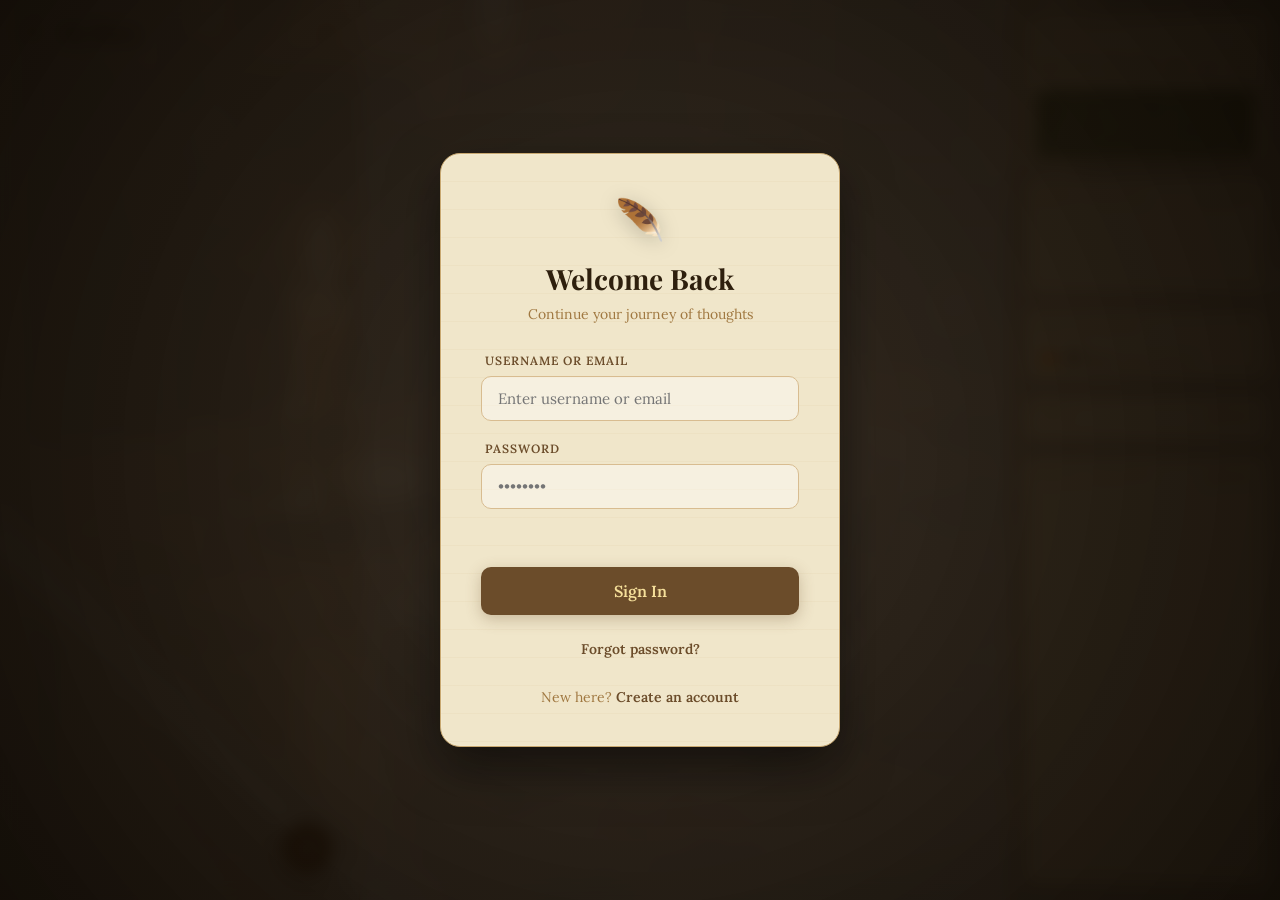
==== commit 3c42c443: "Enhance UI with a premium blurred background image and translucent panels" ====
--- a/index.html
+++ b/index.html
@@ -9,7 +9,10 @@
   <link href="https://fonts.googleapis.com/css2?family=Playfair+Display:ital,wght@0,400;0,600;0,700;1,400;1,600&family=Caveat:wght@400;500;600;700&family=Lora:ital,wght@0,400;0,500;1,400;1,500&family=Great+Vibes&display=swap" rel="stylesheet"/>
   <link rel="stylesheet" href="css/style.css"/>
 </head>
-<body>
+<body class="theme-vintage">
+
+<!-- APP BACKGROUND -->
+<div class="app-background"></div>
 
 <!-- AUTH OVERLAY -->
 <div class="overlay auth-overlay open" id="authOverlay">
@@ -138,10 +141,22 @@
     </div>
   </div>
   <nav class="nav">
-    <a class="nav-item active" data-sec="diary"     onclick="setNav(this); closeSidebar();"><span>📖</span> Dashboard</a>
-    <a class="nav-item"        data-sec="settings"  onclick="openSettings(); closeSidebar();"><span>⚙️</span> Settings</a>
-    <a class="nav-item"        onclick="openProblemModal(); closeSidebar();"><span>🚨</span> Report Problem</a>
-    <a class="nav-item"        id="logoutBtn"       onclick="logout(); closeSidebar();" style="display:none; color: #a33;"><span>🚪</span> Logout</a>
+    <a class="nav-item active" data-sec="diary" onclick="setNav(this); closeSidebar();">
+      <svg class="nav-icon" viewBox="0 0 24 24" fill="none" stroke="currentColor" stroke-width="2" stroke-linecap="round" stroke-linejoin="round"><path d="M4 19.5A2.5 2.5 0 0 1 6.5 17H20"></path><path d="M6.5 2H20v20H6.5A2.5 2.5 0 0 1 4 19.5v-15A2.5 2.5 0 0 1 6.5 2z"></path></svg> 
+      Dashboard
+    </a>
+    <a class="nav-item" data-sec="settings" onclick="openSettings(); closeSidebar();">
+      <svg class="nav-icon" viewBox="0 0 24 24" fill="none" stroke="currentColor" stroke-width="2" stroke-linecap="round" stroke-linejoin="round"><circle cx="12" cy="12" r="3"></circle><path d="M19.4 15a1.65 1.65 0 0 0 .33 1.82l.06.06a2 2 0 0 1 0 2.83 2 2 0 0 1-2.83 0l-.06-.06a1.65 1.65 0 0 0-1.82-.33 1.65 1.65 0 0 0-1 1.51V21a2 2 0 0 1-2 2 2 2 0 0 1-2-2v-.09A1.65 1.65 0 0 0 9 19.4a1.65 1.65 0 0 0-1.82.33l-.06.06a2 2 0 0 1-2.83 0 2 2 0 0 1 0-2.83l.06-.06a1.65 1.65 0 0 0 .33-1.82 1.65 1.65 0 0 0-1.51-1H3a2 2 0 0 1-2-2 2 2 0 0 1 2-2h.09A1.65 1.65 0 0 0 4.6 9a1.65 1.65 0 0 0-.33-1.82l-.06-.06a2 2 0 0 1 0-2.83 2 2 0 0 1 2.83 0l.06.06a1.65 1.65 0 0 0 1.82.33H9a1.65 1.65 0 0 0 1-1.51V3a2 2 0 0 1 2-2 2 2 0 0 1 2 2v.09a1.65 1.65 0 0 0 1 1.51 1.65 1.65 0 0 0 1.82-.33l.06-.06a2 2 0 0 1 2.83 0 2 2 0 0 1 0 2.83l-.06.06a1.65 1.65 0 0 0-.33 1.82V9a1.65 1.65 0 0 0 1.51 1H21a2 2 0 0 1 2 2 2 2 0 0 1-2 2h-.09a1.65 1.65 0 0 0-1.51 1z"></path></svg> 
+      Settings
+    </a>
+    <a class="nav-item" onclick="openProblemModal(); closeSidebar();">
+      <svg class="nav-icon" viewBox="0 0 24 24" fill="none" stroke="currentColor" stroke-width="2" stroke-linecap="round" stroke-linejoin="round"><path d="M10.29 3.86L1.82 18a2 2 0 0 0 1.71 3h16.94a2 2 0 0 0 1.71-3L13.71 3.86a2 2 0 0 0-3.42 0z"></path><line x1="12" y1="9" x2="12" y2="13"></line><line x1="12" y1="17" x2="12.01" y2="17"></line></svg> 
+      Report Problem
+    </a>
+    <a class="nav-item" id="logoutBtn" onclick="logout(); closeSidebar();" style="display:none; color: #f5c6c6;">
+      <svg class="nav-icon" viewBox="0 0 24 24" fill="none" stroke="currentColor" stroke-width="2" stroke-linecap="round" stroke-linejoin="round"><path d="M9 21H5a2 2 0 0 1-2-2V5a2 2 0 0 1 2-2h4"></path><polyline points="16 17 21 12 16 7"></polyline><line x1="21" y1="12" x2="9" y2="12"></line></svg> 
+      Logout
+    </a>
   </nav>
   <div class="sidebar-quote">
     <p>"The best thing about writing a diary is that you don't have to worry about grammar."</p>
--- a/css/style.css
+++ b/css/style.css
@@ -65,6 +65,17 @@
   color: var(--ink);
 }
 
+.app-background {
+  position: fixed;
+  inset: 0;
+  z-index: -1;
+  background-image: url('../assets/bg.png');
+  background-size: cover;
+  background-position: center;
+  filter: blur(4px) brightness(0.85) contrast(1.1);
+  transform: scale(1.03); /* Prevent white edges from blur */
+}
+
 /* ─── SIDEBAR ────────────────────────────────────────────── */
 .sidebar {
   position: fixed;
@@ -72,7 +83,7 @@
   left: -260px;
   width: 240px;
   height: 100vh;
-  background: var(--s-bg);
+  background: rgba(28, 20, 9, 0.9); /* var(--s-bg) with alpha */
   border-right: 1.5px solid var(--s-border);
   display: flex;
   flex-direction: column;
@@ -82,6 +93,7 @@
   z-index: 1000;
   transition: left 0.3s ease;
   box-shadow: 4px 0 15px rgba(0, 0, 0, 0.5);
+  backdrop-filter: blur(10px);
 }
 
 .sidebar.open {
@@ -141,20 +153,30 @@
 .nav-item {
   display: flex;
   align-items: center;
-  gap: 8px;
-  padding: 8px 10px;
+  gap: 12px;
+  padding: 10px 14px;
   border-radius: 7px;
-  font-size: 13px;
+  font-size: 13.5px;
   color: var(--s-text);
   cursor: pointer;
   text-decoration: none;
-  transition: background .12s, color .12s;
+  transition: all .2s cubic-bezier(0.4, 0, 0.2, 1);
   user-select: none;
-}
-
-.nav-item span {
-  font-size: 14px;
-  line-height: 1;
+  margin-bottom: 2px;
+}
+
+.nav-icon {
+  width: 18px;
+  height: 18px;
+  flex-shrink: 0;
+  stroke-width: 1.8;
+  opacity: 0.85;
+  transition: transform 0.2s ease;
+}
+
+.nav-item:hover .nav-icon {
+  transform: scale(1.1);
+  opacity: 1;
 }
 
 .nav-item:hover {
@@ -210,7 +232,7 @@
 
 /* ─── ENTRIES PANEL ──────────────────────────────────────── */
 .entries-panel {
-  background: var(--p1);
+  background: rgba(240, 230, 202, 0.75); /* var(--p1) with alpha */
   border-right: 1.5px solid var(--border);
   display: flex;
   flex-direction: column;
@@ -220,6 +242,7 @@
       rgba(180, 140, 70, .12) 27px, rgba(180, 140, 70, .12) 28px);
   /* subtle paper noise */
   position: relative;
+  backdrop-filter: blur(5px);
 }
 
 .entries-panel::before {
@@ -238,7 +261,7 @@
   padding: 16px 16px 10px;
   position: sticky;
   top: 0;
-  background: var(--p1);
+  background: transparent;
   z-index: 2;
   border-bottom: 1px solid var(--border2);
   flex-shrink: 0;
@@ -402,11 +425,12 @@
 
 /* ─── ENTRY VIEW ─────────────────────────────────────────── */
 .entry-view {
-  background: var(--p0);
+  background: rgba(247, 240, 223, 0.8); /* var(--p0) with alpha */
   overflow-y: auto;
   position: relative;
   background-image:
     repeating-linear-gradient(transparent, transparent 31px, rgba(180, 140, 70, .10) 31px, rgba(180, 140, 70, .10) 32px);
+  backdrop-filter: blur(8px);
 }
 
 /* spine holes */
@@ -430,7 +454,7 @@
   border-bottom: 1px solid var(--border2);
   position: sticky;
   top: 0;
-  background: var(--p0);
+  background: transparent;
   z-index: 2;
 }
 
@@ -622,7 +646,7 @@
 
 /* ─── RIGHT PANEL ────────────────────────────────────────── */
 .right-panel {
-  background: var(--p2);
+  background: rgba(236, 224, 192, 0.75); /* var(--p2) with alpha */
   border-left: 1.5px solid var(--border);
   overflow-y: auto;
   padding: 16px 14px;
@@ -631,6 +655,7 @@
   gap: 16px;
   background-image: repeating-linear-gradient(transparent, transparent 27px,
       rgba(180, 140, 70, .08) 27px, rgba(180, 140, 70, .08) 28px);
+  backdrop-filter: blur(5px);
 }
 
 .rcard {
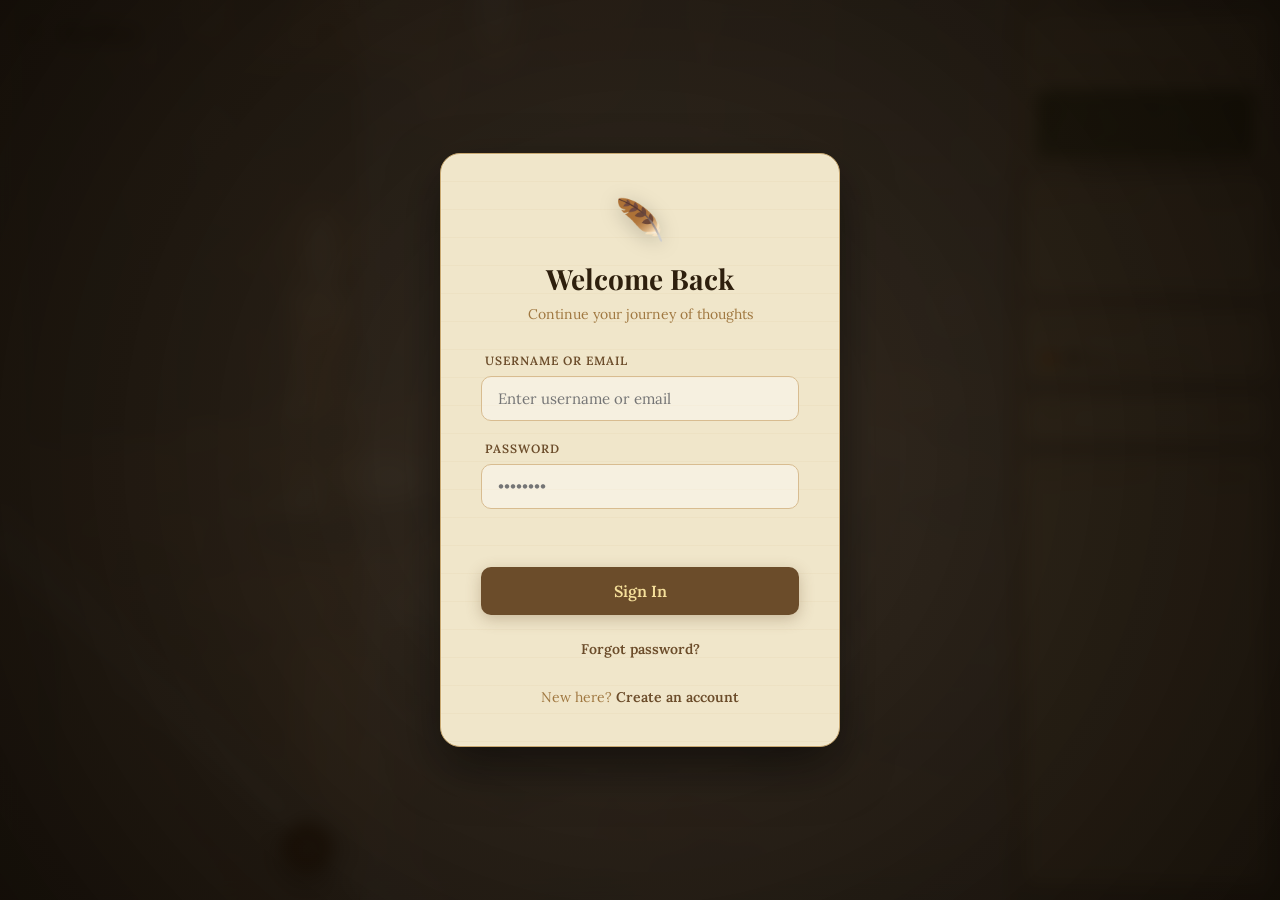
==== commit 7e075428: "Implemented secure Data Wipe with OTP and 5-day grace period, and fixed calendar initialization" ====
--- a/index.html
+++ b/index.html
@@ -217,6 +217,16 @@
     </button>
   </div>
   <div id="entriesList" class="entries-list"></div>
+  <div id="restoreDataBanner" class="restore-banner">
+    <div class="rb-content">
+      <div class="rb-icon">⏳</div>
+      <h3>Data Wipe Scheduled</h3>
+      <p>Your diary entries are currently hidden and scheduled for permanent deletion.</p>
+      <div id="wipeCountdown" class="rb-date"></div>
+      <button class="mbtn-save" onclick="restoreWipedData()" style="width: 100%; margin-top: 15px;">✨ Restore My Data</button>
+    </div>
+  </div>
+  <button class="fab" onclick="openNewEntry()" title="New Entry">＋</button>
   <button class="fab" onclick="openNewEntry()" title="New Entry">＋</button>
 </section>
 
@@ -365,7 +375,7 @@
       <label class="mlabel" style="display:block; margin-bottom: 10px; font-weight: 600;">Data Management</label>
       <div style="display:grid; grid-template-columns: 1fr 1fr; gap:10px;">
         <button class="mbtn-ghost" onclick="exportData()">📥 Export as PDF</button>
-        <button class="mbtn-ghost" onclick="clearAllData()" style="color: #a33; border-color: #ecc;">🗑️ Wipe All Data</button>
+        <button class="mbtn-ghost" onclick="openWipeData()" style="color: #a33; border-color: #ecc;">🗑️ Wipe All Data</button>
       </div>
     </div>
     <div style="padding-top: 16px; border-top: 1px solid var(--border2); margin-top: 6px;">
@@ -424,6 +434,40 @@
   </div>
 </div>
 
+<!-- WIPE DATA MODAL -->
+<div class="overlay" id="wipeDataModal">
+  <div class="modal" onclick="event.stopPropagation()" style="width:420px; text-align:center;">
+    <div id="wipeStep1">
+      <div style="font-size: 52px; margin-bottom: 10px;">🗑️</div>
+      <h3 style="font-family:'Playfair Display',serif; color:var(--ink); margin-bottom:8px;">Wipe All Data?</h3>
+      <p style="color:var(--muted); font-size:13px; line-height:1.7; margin-bottom:24px;">
+        This will hide all your diary entries immediately.<br><br>
+        You will have <strong>5 days</strong> to restore them, after which they will be <strong>permanently deleted</strong>.
+      </p>
+      <div id="wipeStep1Error" class="auth-error"></div>
+      <button class="auth-btn" style="background:#c0392b; margin-bottom:10px;" onclick="requestWipeOTP()">Send Verification Code</button>
+      <button class="mbtn-ghost" style="width:100%;" onclick="closeWipeData()">Cancel</button>
+    </div>
+
+    <div id="wipeStep2" style="display:none;">
+      <div style="font-size: 40px; margin-bottom: 10px;">📬</div>
+      <h3 style="font-family:'Playfair Display',serif; color:var(--ink); margin-bottom:8px;">Verify Wipe</h3>
+      <p style="color:var(--muted); font-size:13px; margin-bottom:20px;">Enter the code sent to your email to confirm.</p>
+      <div class="otp-container" id="wipeOtpContainer">
+        <input type="tel" class="otp-box" maxlength="1" />
+        <input type="tel" class="otp-box" maxlength="1" />
+        <input type="tel" class="otp-box" maxlength="1" />
+        <input type="tel" class="otp-box" maxlength="1" />
+        <input type="tel" class="otp-box" maxlength="1" />
+        <input type="tel" class="otp-box" maxlength="1" />
+      </div>
+      <div id="wipeOtpError" class="auth-error" style="margin-bottom:14px;"></div>
+      <button class="auth-btn" style="background:#c0392b; margin-bottom:10px;" onclick="confirmWipe()">Confirm Wipe</button>
+      <button class="mbtn-ghost" style="width:100%;" onclick="closeWipeData()">Cancel</button>
+    </div>
+  </div>
+</div>
+
 <!-- PROBLEM REPORT MODAL -->
 <div class="overlay" id="problemModal">
   <div class="modal" onclick="event.stopPropagation()" style="width: 400px;">
--- a/css/style.css
+++ b/css/style.css
@@ -1581,4 +1581,157 @@
 
 body.theme-dark .otp-box:focus {
   background: rgba(40, 30, 20, 0.8);
+}
+
+/* ─── MIDNIGHT DARK THEME OVERRIDES ─────────────────────── */
+body.theme-dark {
+  /* paper tones */
+  --p0: #1a1714;
+  --p1: #1e1a17;
+  --p2: #161310;
+  --p3: #221e1a;
+
+  /* ink tones */
+  --ink: #e0d8c8;
+  --ink2: #b8ac98;
+  --ink3: #8a7c68;
+  --muted: #857a66;
+  --border: #3a3228;
+  --border2: #2a221a;
+
+  /* accents */
+  --acc: #8a6540;
+  --acc2: #a57c52;
+  --green: #687a4a;
+}
+
+body.theme-dark .entries-panel {
+  background: rgba(30, 26, 23, 0.75);
+  background-image: repeating-linear-gradient(transparent, transparent 27px, rgba(138, 101, 64, 0.08) 27px, rgba(138, 101, 64, 0.08) 28px);
+}
+
+body.theme-dark .entry-view {
+  background: rgba(26, 23, 20, 0.8);
+  background-image: repeating-linear-gradient(transparent, transparent 31px, rgba(138, 101, 64, 0.06) 31px, rgba(138, 101, 64, 0.06) 32px);
+}
+
+body.theme-dark .entry-view::before {
+  background: repeating-linear-gradient(to bottom, transparent 0px, transparent 55px, rgba(138, 101, 64, 0.15) 55px, rgba(138, 101, 64, 0.15) 57px, transparent 57px, transparent 75px);
+}
+
+body.theme-dark .right-panel {
+  background: rgba(22, 19, 16, 0.75);
+  background-image: repeating-linear-gradient(transparent, transparent 27px, rgba(138, 101, 64, 0.06) 27px, rgba(138, 101, 64, 0.06) 28px);
+}
+
+body.theme-dark .ecard {
+  background: rgba(34, 30, 26, 0.55);
+}
+
+body.theme-dark .ecard:hover {
+  background: rgba(34, 30, 26, 0.9);
+}
+
+body.theme-dark .ecard.sel {
+  background: rgba(42, 34, 28, 0.95);
+}
+
+body.theme-dark .vtool-btn,
+body.theme-dark .vmood,
+body.theme-dark .mfield {
+  background: rgba(40, 35, 30, 0.6);
+}
+
+body.theme-dark .vtool-btn:hover,
+body.theme-dark .vmood:hover,
+body.theme-dark .mfield:focus {
+  background: rgba(50, 45, 40, 0.9);
+}
+
+body.theme-dark .vmood.active {
+  background: rgba(138, 101, 64, 0.2);
+}
+
+body.theme-dark .view-notes {
+  background: rgba(34, 30, 26, 0.7);
+}
+
+body.theme-dark .view-tag,
+body.theme-dark .tpill {
+  background: rgba(138, 101, 64, 0.15);
+}
+
+body.theme-dark .btn-menu:hover,
+body.theme-dark .cday:hover,
+body.theme-dark .nav-item:hover,
+body.theme-dark .mbtn-ghost:hover {
+  background: rgba(138, 101, 64, 0.15);
+}
+
+body.theme-dark .modal,
+body.theme-dark .sidebar-quote {
+  background: #1a1714;
+}
+
+body.theme-dark .sres-item:hover {
+  background: rgba(138, 101, 64, 0.15);
+}
+
+body.theme-dark .rcard {
+  background: rgba(34, 30, 26, 0.4);
+}
+
+/* ─── RESTORE DATA BANNER ─────────────────────────────────── */
+.restore-banner {
+  display: none;
+  position: absolute;
+  top: 60px;
+  left: 0;
+  right: 0;
+  bottom: 0;
+  background: var(--p0);
+  z-index: 100;
+  padding: 40px 20px;
+  text-align: center;
+  backdrop-filter: blur(10px);
+}
+
+.rb-content {
+  max-width: 320px;
+  margin: 60px auto;
+  padding: 30px;
+  background: var(--p1);
+  border: 1px solid var(--border1);
+  border-radius: 16px;
+  box-shadow: 0 10px 30px rgba(0,0,0,0.1);
+}
+
+.rb-icon {
+  font-size: 50px;
+  margin-bottom: 20px;
+}
+
+.rb-content h3 {
+  font-family: 'Playfair Display', serif;
+  color: var(--ink);
+  margin-bottom: 12px;
+}
+
+.rb-content p {
+  color: var(--muted);
+  font-size: 14px;
+  line-height: 1.6;
+  margin-bottom: 20px;
+}
+
+.rb-date {
+  font-weight: 600;
+  color: #a33;
+  margin-bottom: 20px;
+}
+
+body.theme-dark .rb-content {
+  background: #1a1714;
+}
+  background: rgba(34, 30, 26, 0.6);
 }
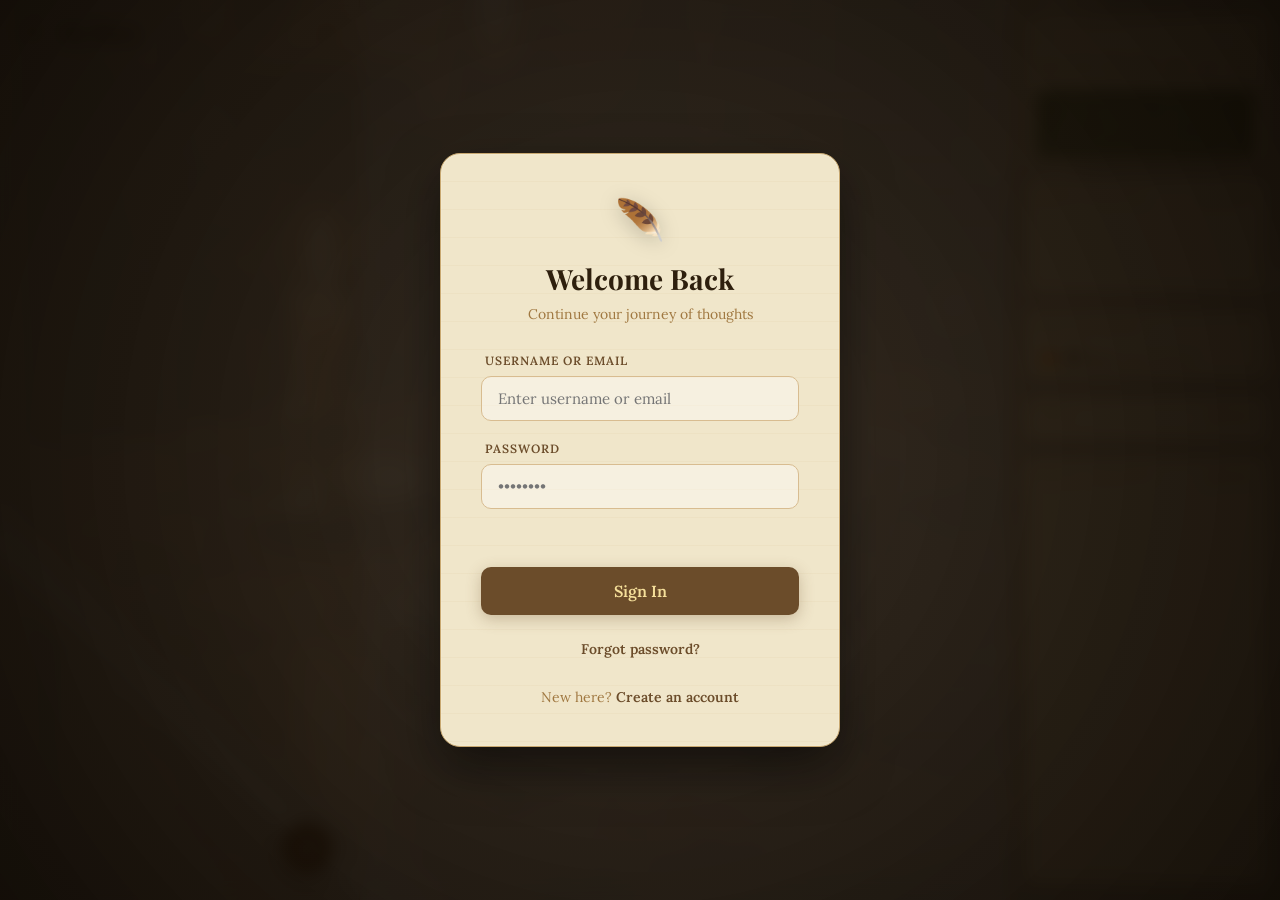
==== commit b6b6cae9: "Move restore option to settings and allow new entries during wipe grace period" ====
--- a/index.html
+++ b/index.html
@@ -217,16 +217,6 @@
     </button>
   </div>
   <div id="entriesList" class="entries-list"></div>
-  <div id="restoreDataBanner" class="restore-banner">
-    <div class="rb-content">
-      <div class="rb-icon">⏳</div>
-      <h3>Data Wipe Scheduled</h3>
-      <p>Your diary entries are currently hidden and scheduled for permanent deletion.</p>
-      <div id="wipeCountdown" class="rb-date"></div>
-      <button class="mbtn-save" onclick="restoreWipedData()" style="width: 100%; margin-top: 15px;">✨ Restore My Data</button>
-    </div>
-  </div>
-  <button class="fab" onclick="openNewEntry()" title="New Entry">＋</button>
   <button class="fab" onclick="openNewEntry()" title="New Entry">＋</button>
 </section>
 
@@ -373,6 +363,16 @@
     </div>
     <div style="margin-bottom: 10px; padding-top: 10px; border-top: 1px solid var(--border2);">
       <label class="mlabel" style="display:block; margin-bottom: 10px; font-weight: 600;">Data Management</label>
+
+      <div id="restoreWipeSection" style="display:none; margin-bottom: 15px; padding: 12px; background: rgba(39, 174, 96, 0.1); border: 1px solid rgba(39, 174, 96, 0.3); border-radius: 8px; text-align: left;">
+        <p style="font-size: 12px; color: var(--ink); margin-bottom: 10px; line-height: 1.4;">
+          <strong>Data Wipe Active:</strong> Old entries are hidden. Deletion scheduled.
+        </p>
+        <button class="mbtn-ghost" onclick="restoreWipedData()" style="width: 100%; border-color: #27ae60; color: #27ae60; font-size: 12px; padding: 6px;">
+          ✨ Restore Old Entries
+        </button>
+      </div>
+
       <div style="display:grid; grid-template-columns: 1fr 1fr; gap:10px;">
         <button class="mbtn-ghost" onclick="exportData()">📥 Export as PDF</button>
         <button class="mbtn-ghost" onclick="openWipeData()" style="color: #a33; border-color: #ecc;">🗑️ Wipe All Data</button>
